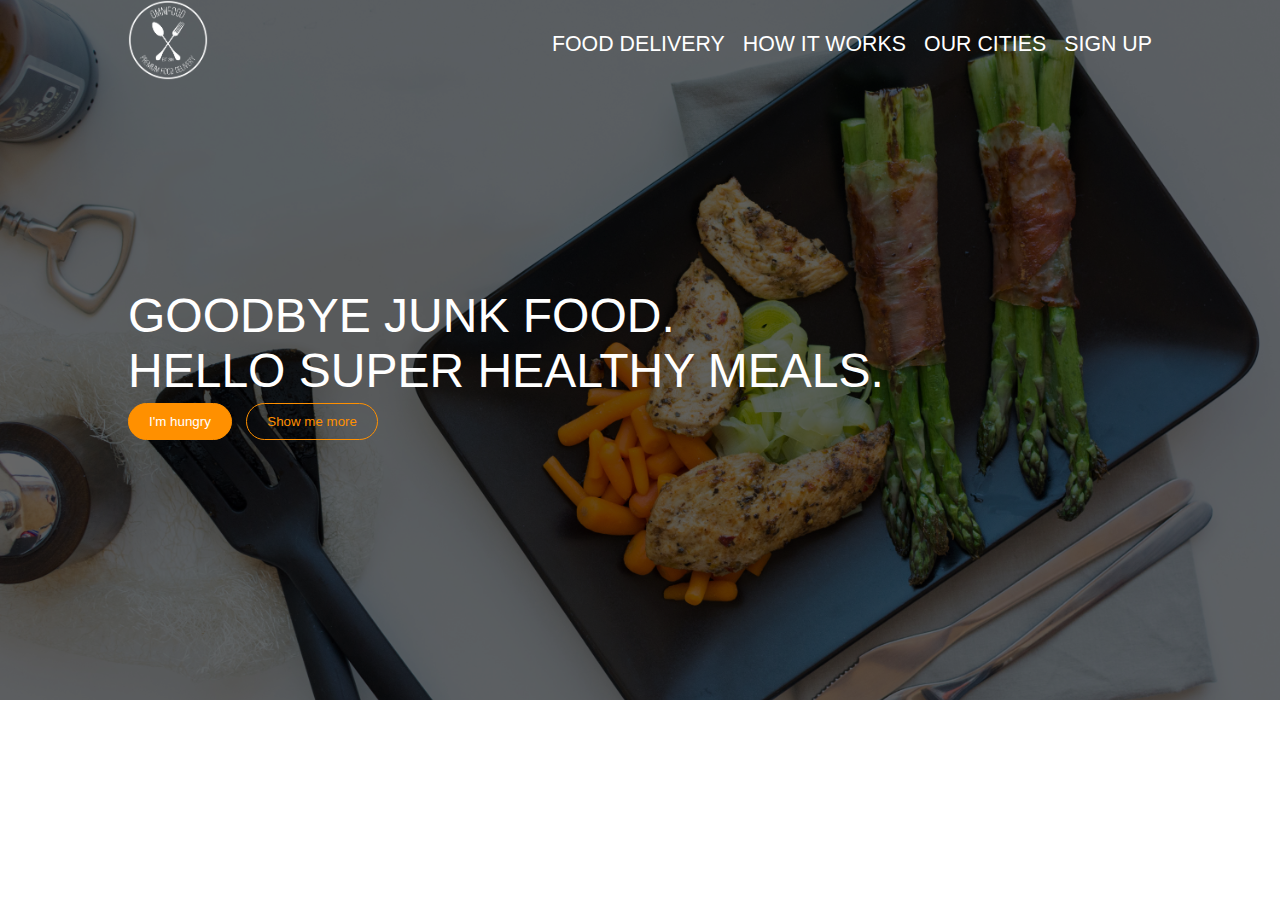
==== jsa02/index.html @ b06f6476 "mi omni" ====
<!DOCTYPE html>
<html lang="en">
<head>
    <meta charset="UTF-8">
    <meta http-equiv="X-UA-Compatible" content="IE=edge">
    <meta name="viewport" content="width=d, initial-scale=1.0">
    <link rel="preconnect" href="https://fonts.gstatic.com/">
    <link href="https://fonts.googleapis.com/css2?family=Commissioner:wght@100;200;300;400;500;600;700;800;900&display=swap">
    <link rel="stylesheet" href="main.css">
    <style>
        #imhungry{
            background-color:#ff9000;
            color:white;
        }
        #imhungry:hover{
            background-color:#df7000;
        }
        #showmemore{
            background-color:rgba(0,0,0,0);
            color:#ff9000;
        }
        #showmemore:hover{
            background-color:rgba(255,255,255,0.3);
        }
    </style>
    <title>Mì Omni mới</title>
</head>
<body>
    <header>
        <nav class="container">
            <div>
                <h1>
                    <a href="."><img scr="een" src="./images/logo-white.png" alt="Mì xào ôm ni"></a>
                </h1>
            </div>
            <div class="menu">
                <ul>
                    <a href=".">
                        <li>Food delivery</li>
                    </a>
                    <a href=".">
                        <li>How it works</li>
                    </a>
                    <a href=".">
                        <li>Our cities</li>
                    </a>
                    <a href=".">
                        <li>Sign up</li>
                    </a>
                </ul>
            </div>
        </nav>
        <div class="boganic container">
            <p>Goodbye junk food.</p>
            <p>Hello super healthy meals.</p>
            <button id="imhungry">I'm hungry</button>
            <button id="showmemore">Show me more</button>
        </div>
    </header>
</body>
</html>
---- jsa02/main.css ----
*{
    padding:0;
    margin:0;
    box-sizing:border-box;
    text-decoration: none;
    list-style: none;
    font-family: 'Commissioner', sans-serif;
}

.container{
    max-width: 80%;
    margin:0px auto;
}

button{
    padding:10px 20px;
    border-radius:25px;
    border: #ff9000 1px solid;
    cursor:pointer;
}

/* Hít đờ */

header{
    background-image: url("./images/hero.jpg");
    background-size:cover;
    background-position:center;
    height:700px;
}

header::before{
    content:" ";
    position:absolute;
    width:100%;
    height:700px;
    background-color: rgba(0,0,0,0.6);
    z-index:1;
}

header nav{
    display:flex;
    justify-content: space-between;
    align-items: center;
}

header div{
    z-index: 2;
}

header nav img{
    width: 80px;
}

.menu li{
    font-size:16pt;
    color:white;
    text-transform: uppercase;
}

.menu{
    flex-basis: 600px;
}

header nav ul{
    display:flex;
    justify-content: space-between;
}

.boganic{
    position:relative;
    margin:200px auto;
}

.boganic p{
    text-transform: uppercase;
    font-size:36pt;
    font-weight: 200;
    color:white;
}

.boganic button{
    margin:5px 10px 5px 0;
}
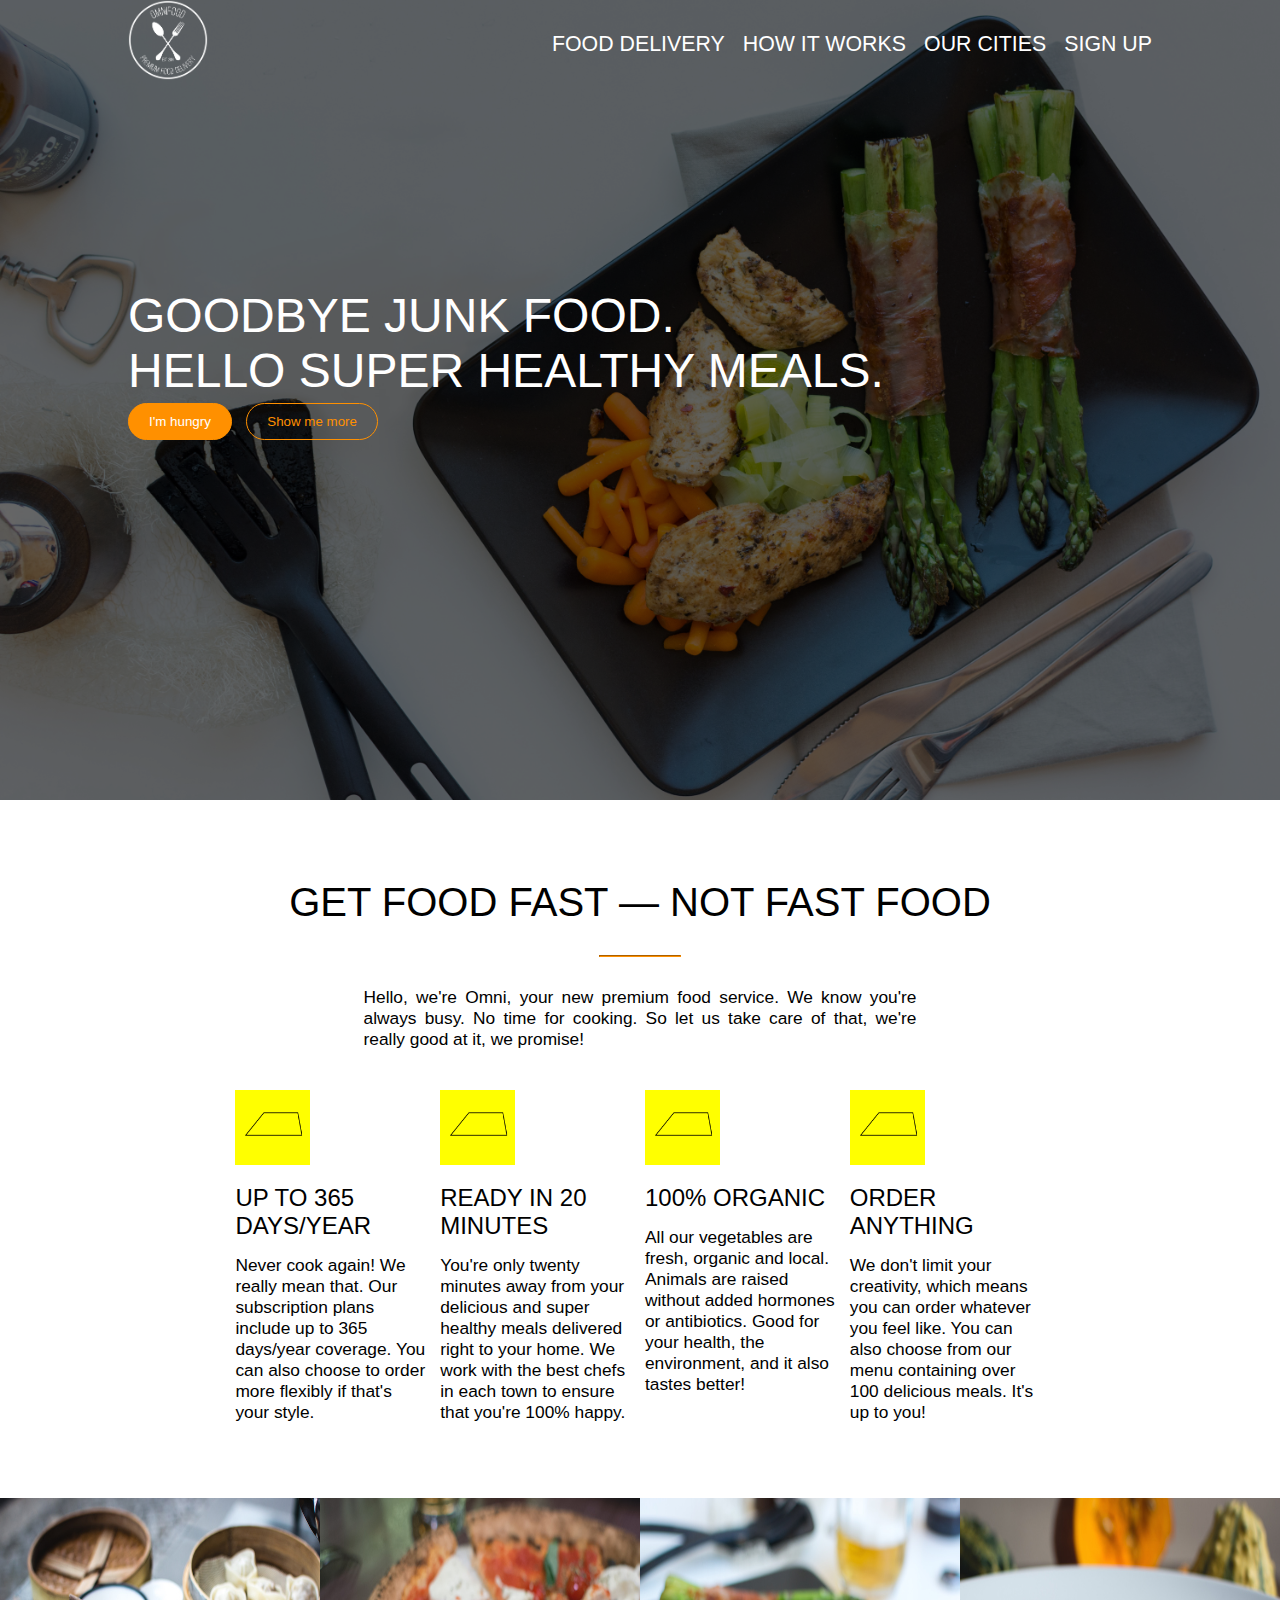
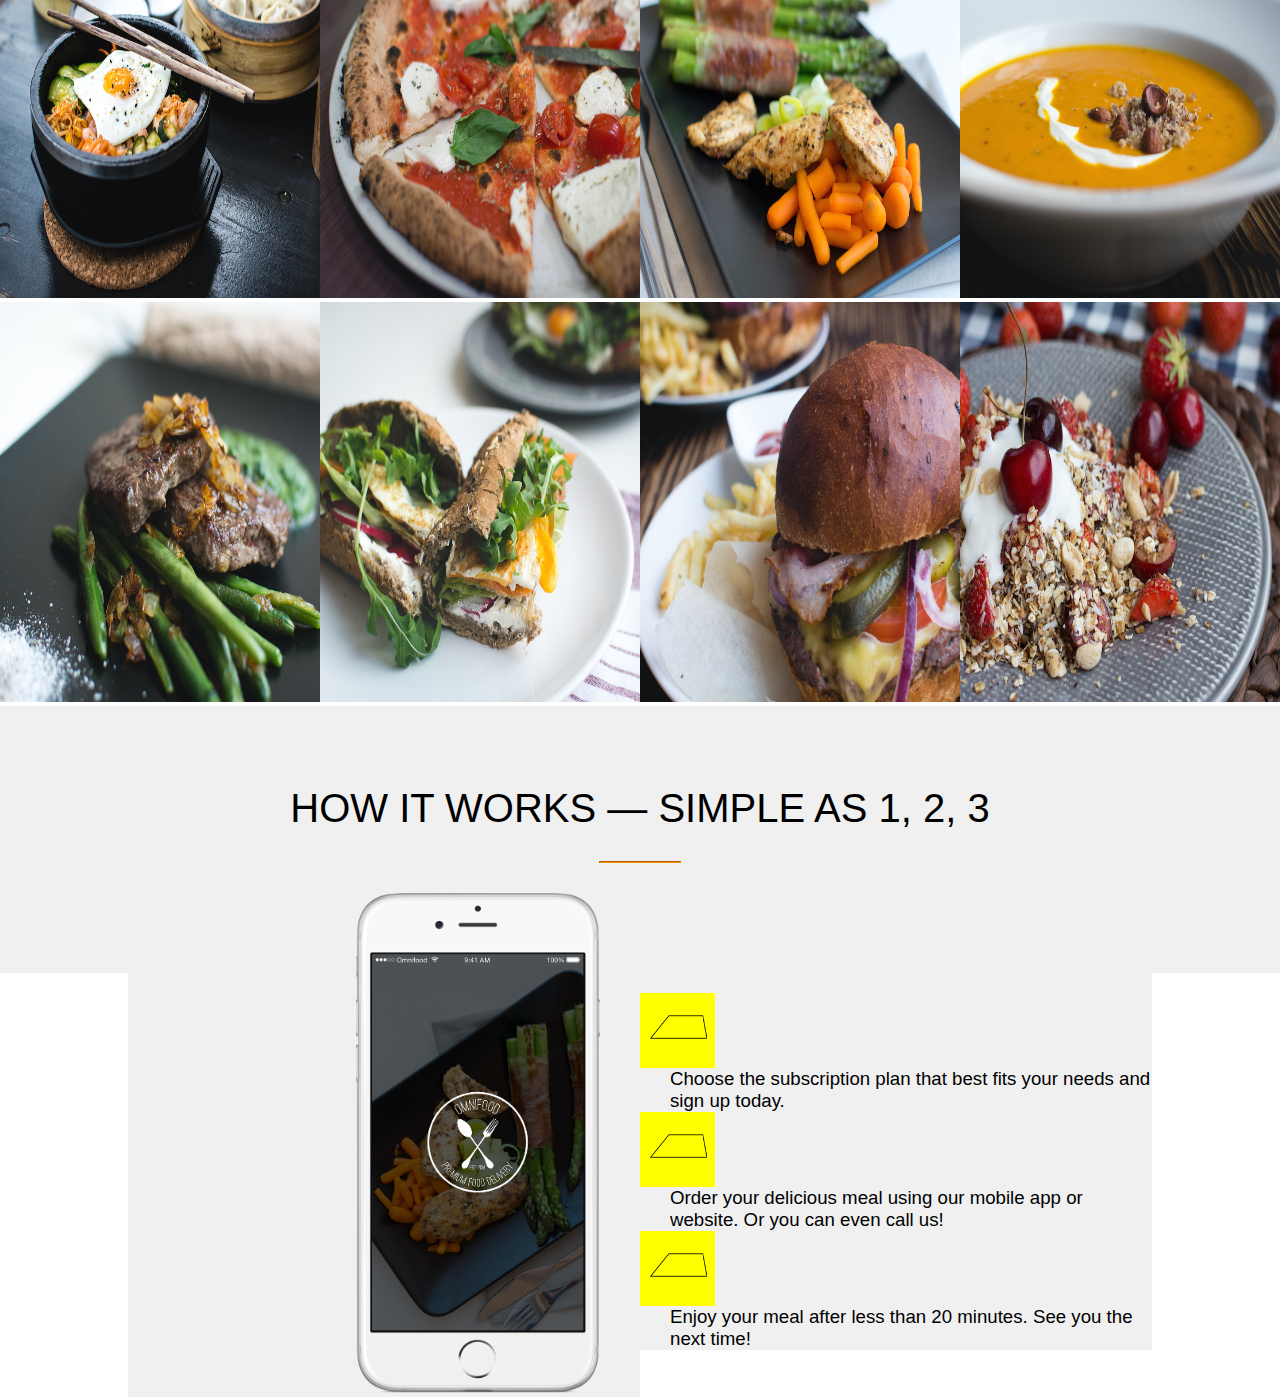
==== commit 2c1a4bfd: "new file:   jsa02/images/omnifood-content/Index/AnnotationAuthorStorage.iwa 	new file:   jsa02/image" ====
--- a/jsa02/index.html
+++ b/jsa02/index.html
@@ -7,22 +7,6 @@
     <link rel="preconnect" href="https://fonts.gstatic.com/">
     <link href="https://fonts.googleapis.com/css2?family=Commissioner:wght@100;200;300;400;500;600;700;800;900&display=swap">
     <link rel="stylesheet" href="main.css">
-    <style>
-        #imhungry{
-            background-color:#ff9000;
-            color:white;
-        }
-        #imhungry:hover{
-            background-color:#df7000;
-        }
-        #showmemore{
-            background-color:rgba(0,0,0,0);
-            color:#ff9000;
-        }
-        #showmemore:hover{
-            background-color:rgba(255,255,255,0.3);
-        }
-    </style>
     <title>Mì Omni mới</title>
 </head>
 <body>
@@ -57,5 +41,56 @@
             <button id="showmemore">Show me more</button>
         </div>
     </header>
+    <div class="ffff">
+        <h1>Get food fast — not fast food</h1>
+        <hr>
+        <p class="fffftxt">Hello, we're Omni, your new premium food service. We know you're always busy. No time for cooking. So let us take care of that, we're really good at it, we promise!</p>
+        <div id="bxcontainer">
+            <div class="boxies">
+                <img scr="een" src="./images/placeholder.png" alt="nope llolololololol">
+                <h2>Up to 365 days/year</h2>
+                <p>Never cook again! We really mean that. Our subscription plans include up to 365 days/year coverage. You can also choose to order more flexibly if that's your style.</p>
+            </div>
+            <div class="boxies">
+                <img scr="een" src="./images/placeholder.png" alt="nope llolololololol">
+                <h2>Ready in 20 minutes</h2>
+                <p>You're only twenty minutes away from your delicious and super healthy meals delivered right to your home. We work with the best chefs in each town to ensure that you're 100% happy.</p>
+            </div>
+            <div class="boxies">
+                <img scr="een" src="./images/placeholder.png" alt="nope llolololololol">
+                <h2>100% organic</h2>
+                <p>All our vegetables are fresh, organic and local. Animals are raised without added hormones or antibiotics. Good for your health, the environment, and it also tastes better!</p>
+            </div>
+            <div class="boxies">
+                <img scr="een" src="./images/placeholder.png" alt="nope llolololololol">
+                <h2>Order anything</h2>
+                <p>We don't limit your creativity, which means you can order whatever you feel like. You can also choose from our menu containing over 100 delicious meals. It's up to you!</p>
+            </div>
+        </div>
+    </div>
+    <div id="pics">
+        <img scr="een" src="./images/1.jpg"><img scr="een" src="./images/2.jpg"><img scr="een" src="./images/3.jpg"><img scr="een" src="./images/4.jpg"><img scr="een" src="./images/5.jpg"><img scr="een" src="./images/6.jpg"><img scr="een" src="./images/7.jpg"><img scr="een" src="./images/8.jpg">
+    </div>
+    <div class="ffff ffff-gray">
+        <h1>How it works — Simple as 1, 2, 3</h1>
+        <hr>
+        <div id="phone">
+            <img scr="een" src="./images/app-iPhone.png">
+        </div>
+        <div id="steps">
+            <div class="step">
+                <img scr="een" src="./images/placeholder.png">
+                <p>Choose the subscription plan that best fits your needs and sign up today.</p>
+            </div><br>
+            <div class="step">
+                <img scr="een" src="./images/placeholder.png">
+                <p>Order your delicious meal using our mobile app or website. Or you can even call us!</p>
+            </div><br>
+            <div class="step">
+                <img scr="een" src="./images/placeholder.png">
+                <p>Enjoy your meal after less than 20 minutes. See you the next time!</p>
+            </div><br>
+        </div>
+    </div>
 </body>
 </html>--- a/jsa02/main.css
+++ b/jsa02/main.css
@@ -25,14 +25,14 @@
     background-image: url("./images/hero.jpg");
     background-size:cover;
     background-position:center;
-    height:700px;
+    height:800px;
 }
 
 header::before{
     content:" ";
     position:absolute;
     width:100%;
-    height:700px;
+    height:800px;
     background-color: rgba(0,0,0,0.6);
     z-index:1;
 }
@@ -80,4 +80,123 @@
 
 .boganic button{
     margin:5px 10px 5px 0;
+}
+
+.ffff{
+    padding: 80px 10% 80px 10%;
+}
+
+.ffff h1{
+    text-transform: uppercase;
+    font-weight: 200;
+    font-size: 30pt;
+    text-align: center;
+}
+.ffff hr{
+    width:8%;
+    margin: 30px auto 30px auto;
+    color: #ff9000;
+    border-color: #ff9000;
+}
+
+.fffftxt{
+    margin: 0 23% 0 23%;
+    font-size:13pt;
+    width:54%;
+    text-align: justify;
+    font-weight: 200;
+}
+
+.boxies{
+    width:25%;
+    margin-top: 40px;
+    padding: 0 5px;
+    margin-bottom: 75px;
+    float:left;
+}
+
+.boxies img{
+    width:75px;
+    height:75px;
+}
+
+.boxies h2{
+    text-transform: uppercase;
+    font-weight: 200;
+    padding: 15px 0;
+}
+
+.boxies p{
+    font-weight: 200;
+    font-size: 13pt;
+}
+
+.ffff-gray{
+    background-color: #f0f0f0;
+}
+
+.step{
+    width:100%;
+    height: 75px;
+}
+
+.step img{
+    float: left;
+    width: 75px;
+}
+
+.step p{
+    float:left;
+    font-size: 14pt;
+    padding-left: 30px;
+    font-weight: 200;
+}
+
+/* Element-specific properties */
+
+#imhungry{
+    background-color:#ff9000;
+    color:white;
+}
+#imhungry:hover{
+    background-color:#df7000;
+}
+#showmemore{
+    background-color:rgba(0,0,0,0);
+    color:#ff9000;
+}
+#showmemore:hover{
+    background-color:rgba(255,255,255,0.3);
+}
+#bxcontainer{
+    width:80%;
+    margin: 0 10%;
+}
+
+#pics{
+    width:100%;
+}
+
+#pics img{
+    width: 25%;
+    height: 400px;
+}
+
+#phone{
+    width: 50%;
+    padding-right: 40px;
+    text-align: right;
+    float:left;
+    background-color: #f0f0f0;
+}
+
+#phone img{
+    height: 500px;
+}
+
+#steps{
+    float: left;
+    width:50%;
+    padding-top:100px;
+    background-color: #f0f0f0;
 }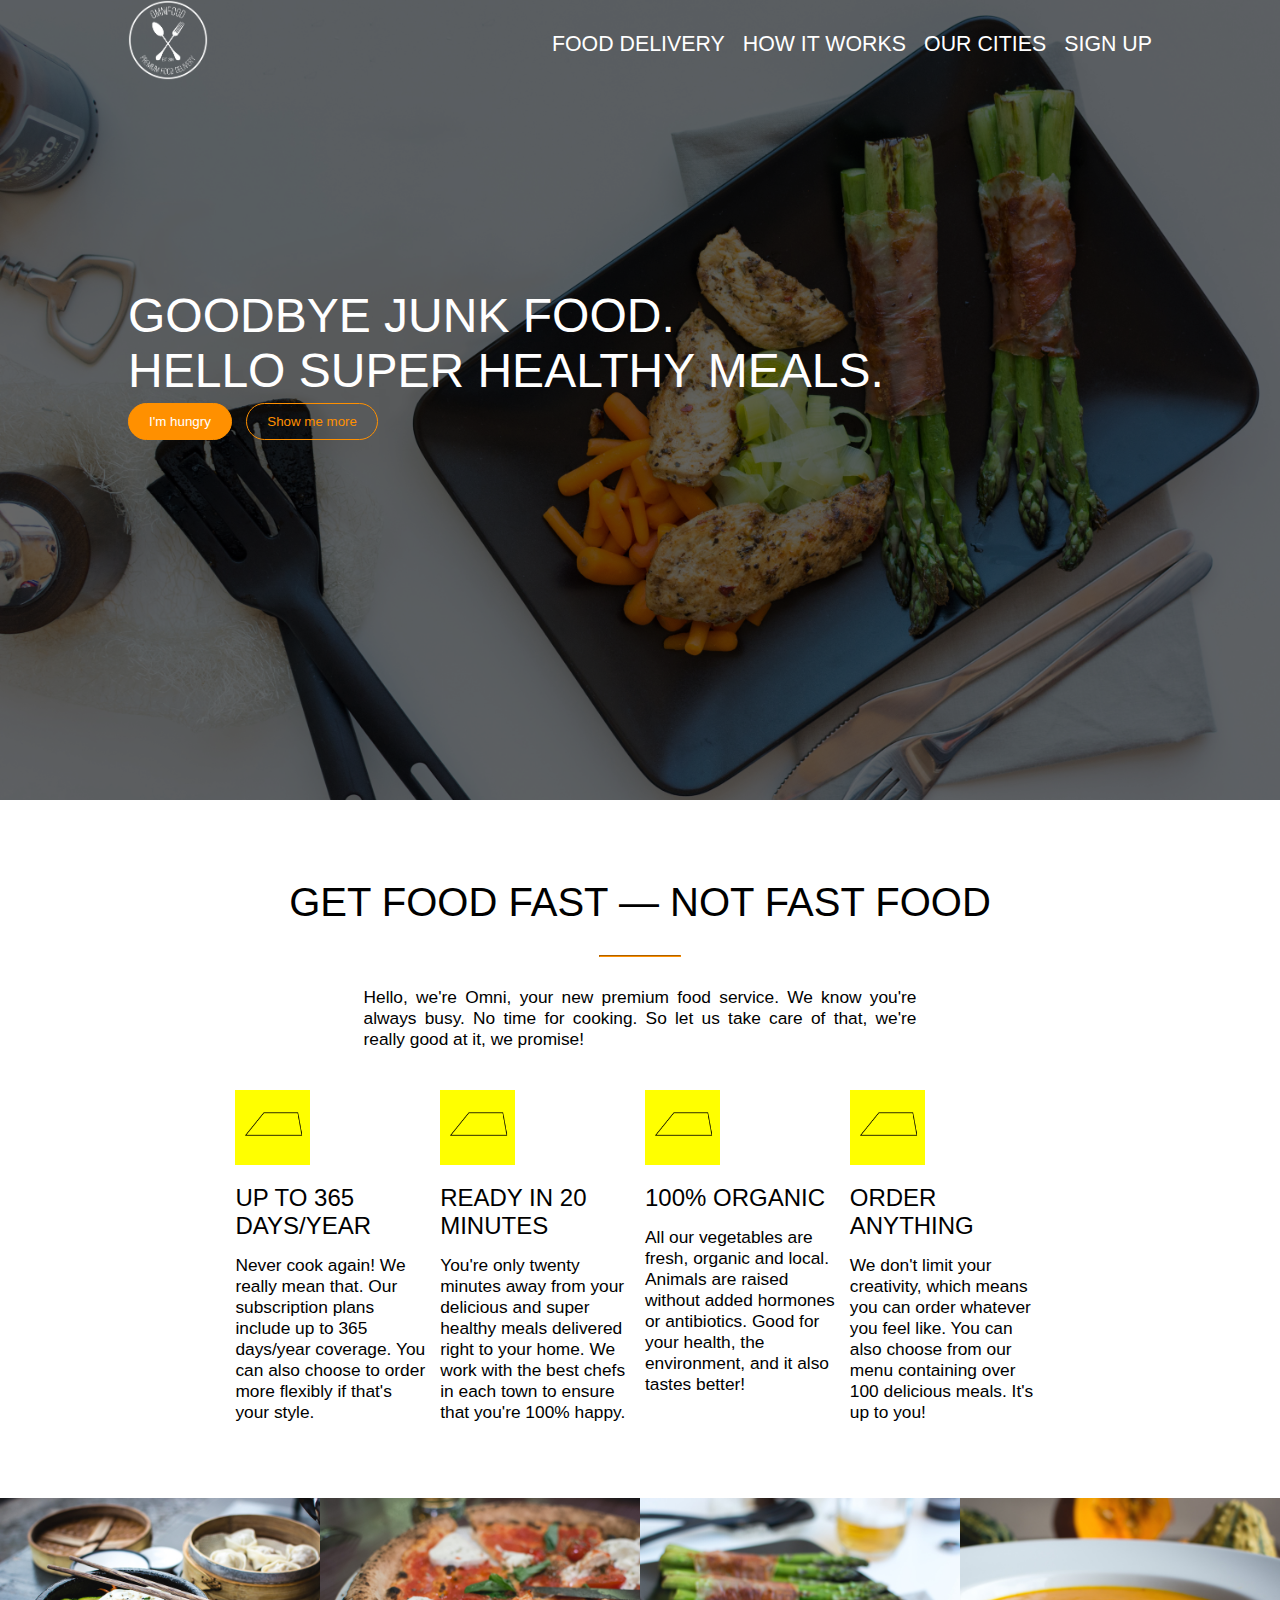
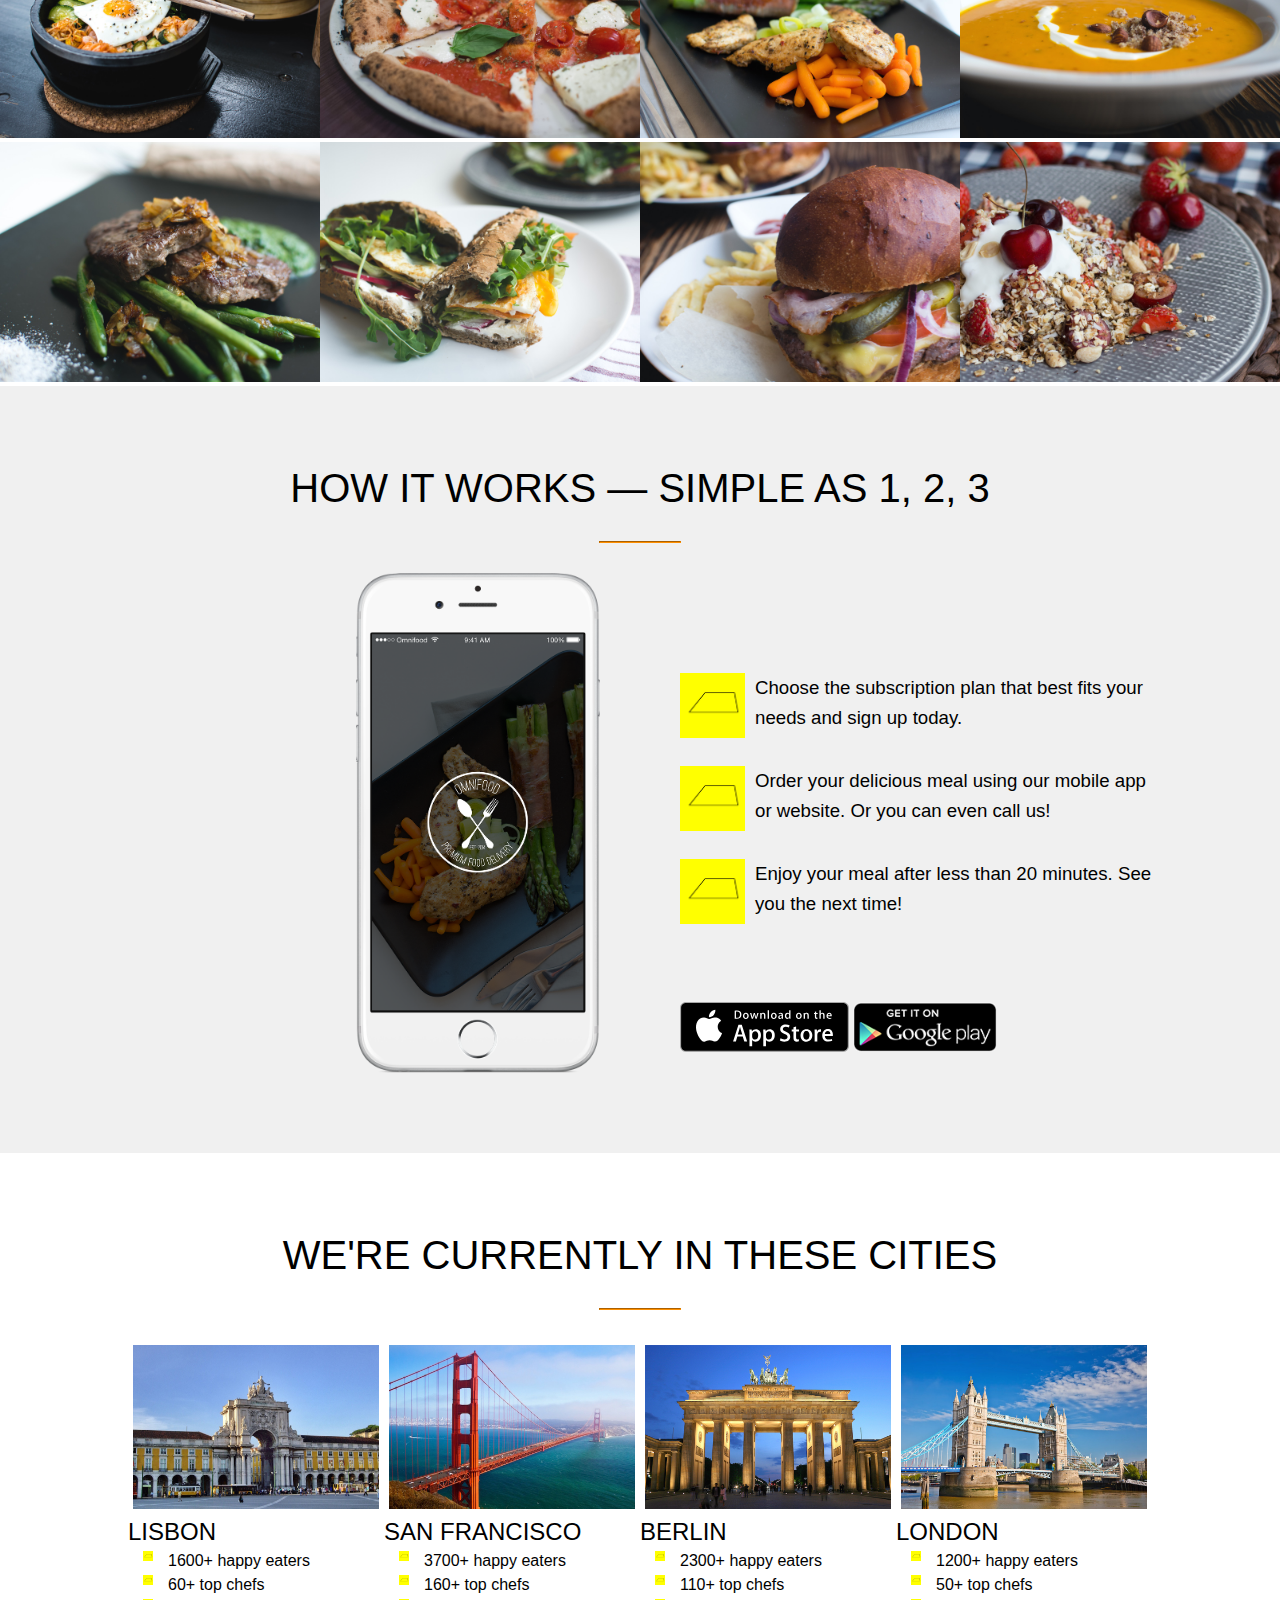
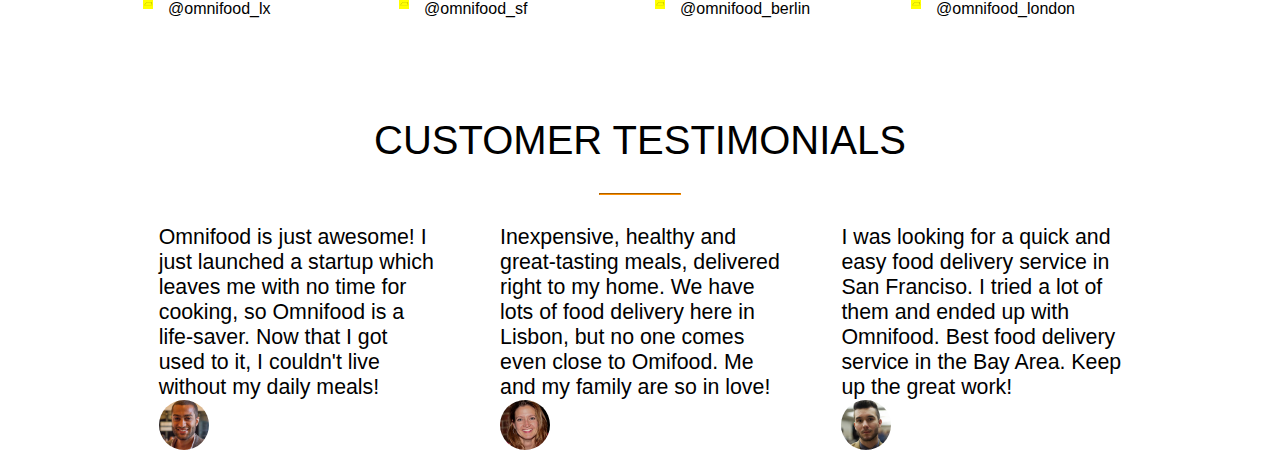
==== commit f81e5f06: "new file:   jsa02/images/.~lock.data-content.docx# 	modified:   jsa02/index.html 	modified:   jsa02/" ====
--- a/jsa02/index.html
+++ b/jsa02/index.html
@@ -71,26 +71,81 @@
     <div id="pics">
         <img scr="een" src="./images/1.jpg"><img scr="een" src="./images/2.jpg"><img scr="een" src="./images/3.jpg"><img scr="een" src="./images/4.jpg"><img scr="een" src="./images/5.jpg"><img scr="een" src="./images/6.jpg"><img scr="een" src="./images/7.jpg"><img scr="een" src="./images/8.jpg">
     </div>
-    <div class="ffff ffff-gray">
+    <div class="ffff ffff-gray fl">
         <h1>How it works — Simple as 1, 2, 3</h1>
         <hr>
-        <div id="phone">
-            <img scr="een" src="./images/app-iPhone.png">
+        <div id="pscon">
+            <div id="phone">
+                <img scr="een" src="./images/app-iPhone.png">
+            </div>
+            <div id="steps">
+                <div class="step">
+                    <img scr="een" src="./images/placeholder.png"><span class="step_span">Choose the subscription plan that best fits your needs and sign up today.</span>
+                </div><br>
+                <div class="step">
+                    <img scr="een" src="./images/placeholder.png"><span class="step_span">Order your delicious meal using our mobile app or website. Or you can even call us!</span>
+                </div><br>
+                <div class="step">
+                    <img scr="een" src="./images/placeholder.png"><span class="step_span">Enjoy your meal after less than 20 minutes. See you the next time!</span>
+                </div><br>
+                <div class="dwnld_btn">
+                    <img scr="een" src="./images/download-app.svg">
+                    <img scr="een" src="./images/download-app-android.png">
+                </div>
+            </div>
         </div>
-        <div id="steps">
-            <div class="step">
-                <img scr="een" src="./images/placeholder.png">
-                <p>Choose the subscription plan that best fits your needs and sign up today.</p>
-            </div><br>
-            <div class="step">
-                <img scr="een" src="./images/placeholder.png">
-                <p>Order your delicious meal using our mobile app or website. Or you can even call us!</p>
-            </div><br>
-            <div class="step">
-                <img scr="een" src="./images/placeholder.png">
-                <p>Enjoy your meal after less than 20 minutes. See you the next time!</p>
-            </div><br>
+    </div>
+    <div class="ffff">
+        <h1>We're currently in these cities</h1>
+        <hr>
+        <div id="item_ctn">
+            <div class="item">
+                <img scr="een" src="./images/lisbon-3.jpg">
+                <h3>lisbon</h3>
+                <img src="./images/placeholder.png" class='mini_ico'>1600+ happy eaters<br>
+                <img src="./images/placeholder.png" class='mini_ico'>60+ top chefs<br>
+                <img src="./images/placeholder.png" class='mini_ico'>@omnifood_lx<br>
+            </div>
+            <div class="item">
+                <img scr="een" src="./images/san-francisco.jpg">
+                <h3>san francisco</h3>
+                <img src="./images/placeholder.png" class='mini_ico'>3700+ happy eaters<br>
+                <img src="./images/placeholder.png" class='mini_ico'>160+ top chefs<br>
+                <img src="./images/placeholder.png" class='mini_ico'>@omnifood_sf<br>
+            </div>
+            <div class="item">
+                <img scr="een" src="./images/berlin.jpg">
+                <h3>berlin</h3>
+                <img src="./images/placeholder.png" class='mini_ico'>2300+ happy eaters<br>
+                <img src="./images/placeholder.png" class='mini_ico'>110+ top chefs<br>
+                <img src="./images/placeholder.png" class='mini_ico'>@omnifood_berlin<br>
+            </div>
+            <div class="item">
+                <img scr="een" src="./images/london.jpg">
+                <h3>london</h3>
+                <img src="./images/placeholder.png" class='mini_ico'>1200+ happy eaters<br>
+                <img src="./images/placeholder.png" class='mini_ico'>50+ top chefs<br>
+                <img src="./images/placeholder.png" class='mini_ico'>@omnifood_london<br>
+            </div>
         </div>
+    </div>
+    <div class="ffff">
+        <h1>Customer testimonials</h1>
+        <hr>
+        <div id="member_ctn">
+            <div class="thing">
+                <p>Omnifood is just awesome! I just launched a startup which leaves me with no time for cooking, so Omnifood is a life-saver. Now that I got used to it, I couldn't live without my daily meals!</p>
+                <img scr="een" src="./images/customer-1.jpg">
+            </div>
+            <div class="thing">
+                <p>Inexpensive, healthy and great-tasting meals, delivered right to my home. We have lots of food delivery here in Lisbon, but no one comes even close to Omifood. Me and my family are so in love!</p>
+                <img scr="een" src="./images/customer-2.jpg">
+            </div>
+            <div class="thing">
+                <p>I was looking for a quick and easy food delivery service in San Franciso. I tried a lot of them and ended up with Omnifood. Best food delivery service in the Bay Area. Keep up the great work!</p>
+                <img scr="een" src="./images/customer-3.jpg">
+            </div>
+        </div> 
     </div>
 </body>
 </html>--- a/jsa02/main.css
+++ b/jsa02/main.css
@@ -7,11 +7,6 @@
     font-family: 'Commissioner', sans-serif;
 }
 
-.container{
-    max-width: 80%;
-    margin:0px auto;
-}
-
 button{
     padding:10px 20px;
     border-radius:25px;
@@ -19,7 +14,12 @@
     cursor:pointer;
 }
 
-/* Hít đờ */
+/* Class properties */
+
+.container{
+    max-width: 80%;
+    margin:0px auto;
+}
 
 header{
     background-image: url("./images/hero.jpg");
@@ -143,13 +143,59 @@
 .step img{
     float: left;
     width: 75px;
-}
-
-.step p{
-    float:left;
-    font-size: 14pt;
-    padding-left: 30px;
-    font-weight: 200;
+    padding-right: 10px;
+}
+
+.step_span{
+    line-height: 30px;
+    font-size:14pt;
+    font-weight: 200;
+    vertical-align: middle;
+}
+
+.dwnld_btn{
+    padding-top: 50px;
+}
+
+.dwnld_btn img{
+    height: 50px;
+}
+
+.item{
+    width:25%;
+    float: left;
+    margin-bottom: 100px;
+}
+
+.item img{
+    width:100%;
+    padding: 5px;
+}
+
+.item h3{
+    font-weight: 200;
+    font-size: 18pt;
+    text-transform: uppercase;
+}
+
+.item .mini_ico{
+    width:20px;
+    margin: 0 10px;
+}
+
+.thing{
+    width:27.333333%;
+    margin: 0 3%;
+    float:left;
+}
+
+.thing p{
+    font-size: 16pt;
+}
+
+.thing img{
+    width:50px;
+    border-radius: 25px;
 }
 
 /* Element-specific properties */
@@ -174,12 +220,12 @@
 }
 
 #pics{
+    display: block;
     width:100%;
 }
 
 #pics img{
-    width: 25%;
-    height: 400px;
+    max-width: 25%;
 }
 
 #phone{
@@ -187,7 +233,6 @@
     padding-right: 40px;
     text-align: right;
     float:left;
-    background-color: #f0f0f0;
 }
 
 #phone img{
@@ -198,5 +243,17 @@
     float: left;
     width:50%;
     padding-top:100px;
-    background-color: #f0f0f0;
+    padding-left: 40px;
+}
+#fl{
+    float:left;
+}
+
+#pscon{
+    width:100%;
+    height: 500px;
+}
+
+#item_ctn{
+    width: 100%;
 }